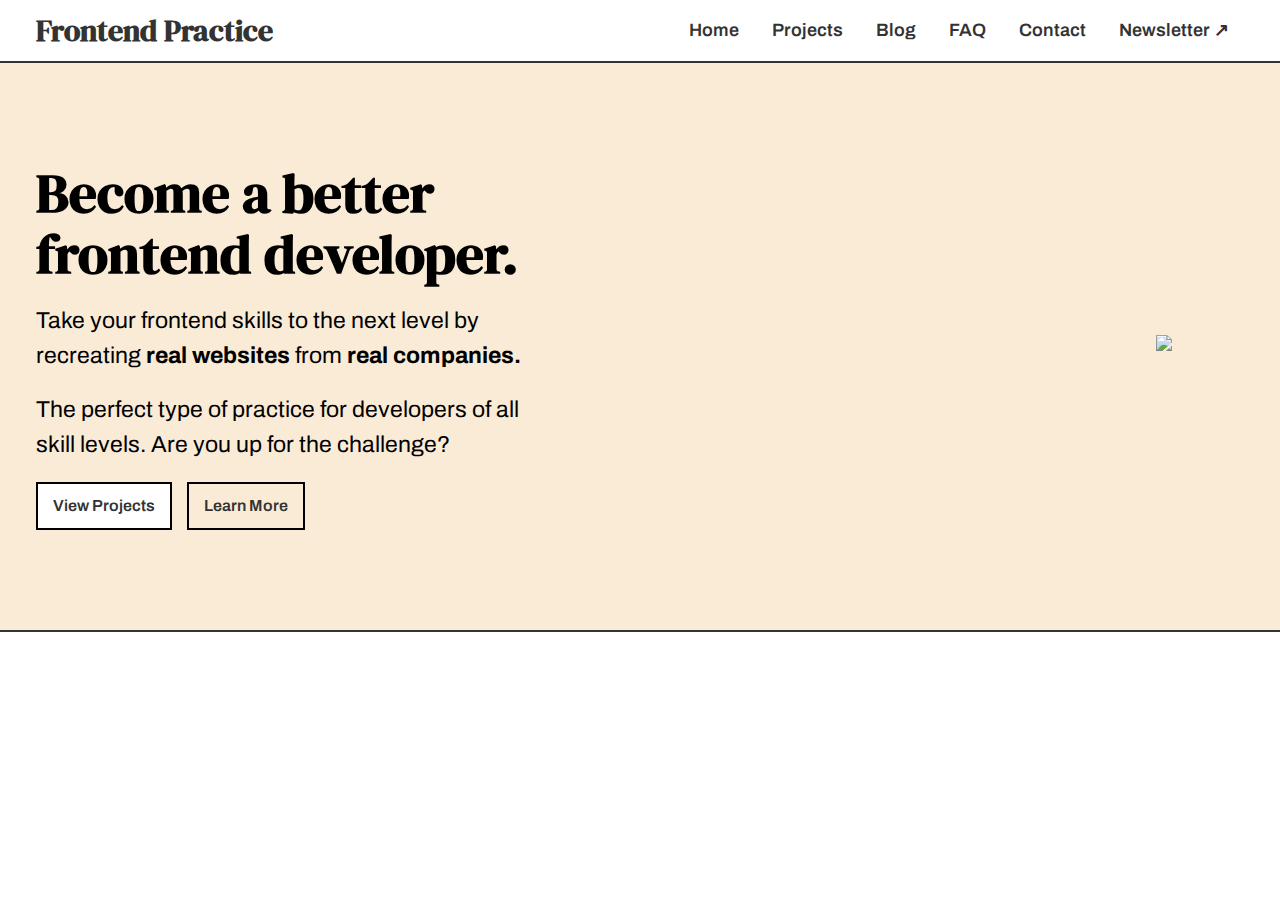
==== index.html @ 1c6911b8 "hero section" ====
<!DOCTYPE html>
<html lang="en">
  <head>
    <meta charset="UTF-8" />
    <meta name="viewport" content="width=device-width, initial-scale=1.0" />
    <title>Frontend Practice</title>
    <link rel="preconnect" href="https://fonts.googleapis.com" />
    <link rel="preconnect" href="https://fonts.gstatic.com" crossorigin />
    <link
      href="https://fonts.googleapis.com/css2?family=Archivo:ital,wght@0,100..900;1,100..900&family=DM+Serif+Display:ital@0;1&display=swap"
      rel="stylesheet"
    />
    <link rel="stylesheet" href="src/styles.css" />
    <script src="src/main.js" defer></script>
  </head>
  <body>
    <!-- Header -->
    <header class="header">
      <a href="#" class="logo">Frontend Practice</a>
      <div class="header-right">
        <a href="">Home</a>
        <a href="">Projects</a>
        <a href="">Blog</a>
        <a href="">FAQ</a>
        <a href="">Contact</a>
        <a href="">Newsletter ↗ </a>
      </div>
      <div class="menu">
        <button class="open-menu">
          <img
            src="https://www.frontendpractice.com/icons/hamburger-menu-50.png"
            alt="open menu"
          />
        </button>
        <button class="close-menu d-none">
          <img
            src="https://www.frontendpractice.com/icons/close-50.png"
            alt="close menu"
          />
        </button>
        <ul class="mobile-menu-items d-none">
          <div class="nav-items">
            <a href="">Home</a>
            <a href="">Projects</a>
            <a href="">Blog</a>
            <a href="">FAQ</a>
            <a href="">Contact</a>
            <a href="">Newsletter ↗ </a>
          </div>
        </ul>
      </div>
    </header>
    <main class="main-body">
      <!-- hero section -->
      <div class="hero-section">
        <div class="hero-left">
          <h2>Become a better frontend developer.</h2>
          <p>
            Take your frontend skills to the next level by recreating
            <strong>real websites</strong> from <strong>real companies.</strong>
          </p>
          <p>
            The perfect type of practice for developers of all skill levels. Are
            you up for the challenge?
          </p>
          <div class="link">
            <a href="" class="primary-link">View Projects</a>
            <a href="" class="secondary-link">Learn More</a>
          </div>
        </div>
        <div class="hero-right">
          <img
            alt="thumbnail"
            loading="lazy"
            width="1200"
            height="975"
            decoding="async"
            data-nimg="1"
            style="color: transparent; max-width: 100%; height: auto"
            srcset="
              https://www.frontendpractice.com/_next/image?url=%2Fproject-collage.png&w=1200&q=100 1x,
              https://www.frontendpractice.com/_next/image?url=%2Fproject-collage.png&w=3840&q=100 2x
            "
            src="https://www.frontendpractice.com/_next/image?url=%2Fproject-collage.png&w=3840&q=100"
          />
        </div>
      </div>
    </main>
  </body>
</html>
---- src/styles.css ----
*,
::before,
::after {
  box-sizing: border-box;
}

body {
  padding: 0;
  margin: 0;
  font-family: "Archivo", sans-serif;
  scroll-behavior: smooth;
  text-rendering: optimizespeed;
  line-height: 1.5;
}

a {
  text-decoration: none;
  color: #333333;
  font-weight: 600;
  transition: color 0.2s ease 0s;
  cursor: pointer;
  &:hover {
    color: #000000;
    text-decoration: underline;
  }
}

button {
  background: transparent;
  outline: none;
  border: 0;
  cursor: pointer;
}

ul,
li {
  list-style: none;
  padding: 0;
  margin: 0;
}

img {
  width: 100%;
}

h1,
h2,
h3,
h4,
h5,
h6 {
  font-family: "DM Serif Display", serif;
}

.primary-link,
.secondary-link {
  border: 2px solid black;
  border-radius: 0px;
  padding: 10px 15px;
  cursor: pointer;
  display: block;
  text-decoration: none;
  width: fit-content;
}

.primary-link {
  background: white;
}
.header {
  padding: 8px 36px;
  display: flex;
  justify-content: space-between;
  align-items: center;
  border-bottom: 2px solid #333;
}

.header .logo {
  font-size: 30px;
  font-family: "DM Serif Display", serif;
}

.header .header-right a {
  font-size: 18px;
  margin: 0 15px;
}

.header .menu {
  display: none;
}
.header .menu {
  display: none;
}

.d-none {
  display: none;
}

.main-body .hero-section {
  padding: 100px 36px;
  background: #faebd7;
  display: flex;
  align-items: center;
  justify-content: space-between;
  border-bottom: 2px solid #333;
}

.main-body .hero-section .hero-left {
  max-width: 600px;
  width: 100%;
}

.main-body .hero-section .hero-left h2 {
  font-size: 55px;
  line-height: 1.1;
  margin: 0;
}

.main-body .hero-section .hero-left p {
  width: 100%;
  max-width: 500px;
  margin: 20px 0px;
  font-size: 23px;
}
.main-body .hero-section .hero-left .link {
  display: flex;
  gap: 15px;
  align-items: center;
}

@keyframes mobileNav {
  from {
    width: 50px;
  }
  to {
    width: 100%;
  }
}

@media screen and (max-width: 768px) {
  .header {
    padding: 8px 18px;
  }
  .header .logo {
    font-size: 25px;
  }
  .header .header-right {
    display: none;
  }
  .header .menu {
    display: block;
  }
  .header .menu .open-menu img,
  .header .menu .close-menu img {
    width: 30px;
    height: 30px;
  }
  .header .menu .close-menu {
    z-index: 11111;
    position: relative;
  }
  .header .menu .close-menu img {
    align-self: flex-end;
  }
  .mobile-menu-items {
    min-height: 100vh;
    position: fixed;
    max-width: 300px;
    width: 100%;
    background: #ffffff;
    top: 0;
    right: 0;
    border-left: 2px solid #333;
    transition: width 0.3s ease-in-out 0s;
    animation-name: mobileNav;
    animation-duration: 0.5s;
  }
  .mobile-menu-items .nav-items {
    display: flex;
    flex-direction: column;
    align-items: start;
    font-size: 24px;
    padding: 25px;
    gap: 15px;
  }
  .mobile-menu-items .nav-items a {
    font-weight: 700;
  }
  .main-body .hero-section {
    padding: 100px 18px;
  }

  .main-body .hero-section .hero-left h2 {
    font-size: 33px;
  }

  .main-body .hero-section .hero-left p {
    margin: 18px 0px;
    font-size: 18px;
  }
  .main-body .hero-section {
    padding: 50px 18px;
  }
}

@media screen and (max-width: 500px) {
  .main-body .hero-section .hero-right {
    display: none;
  }
}
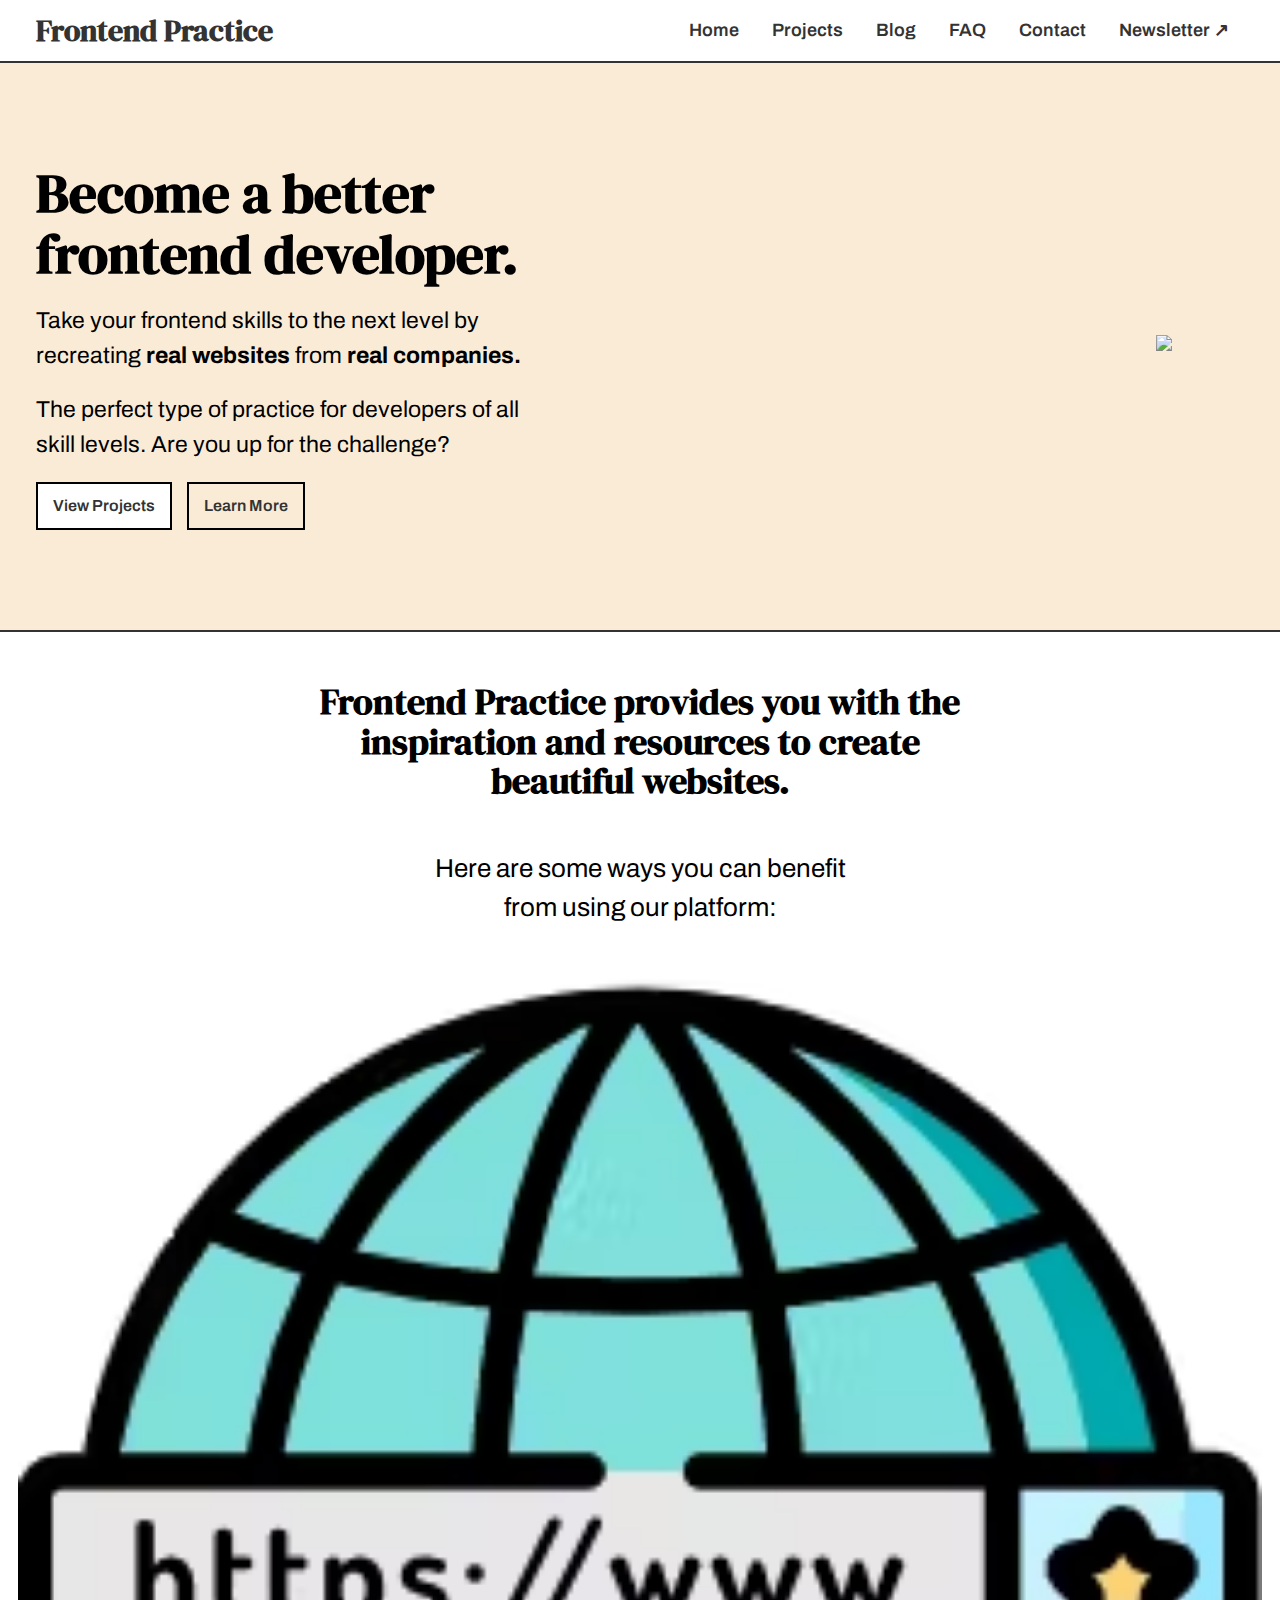
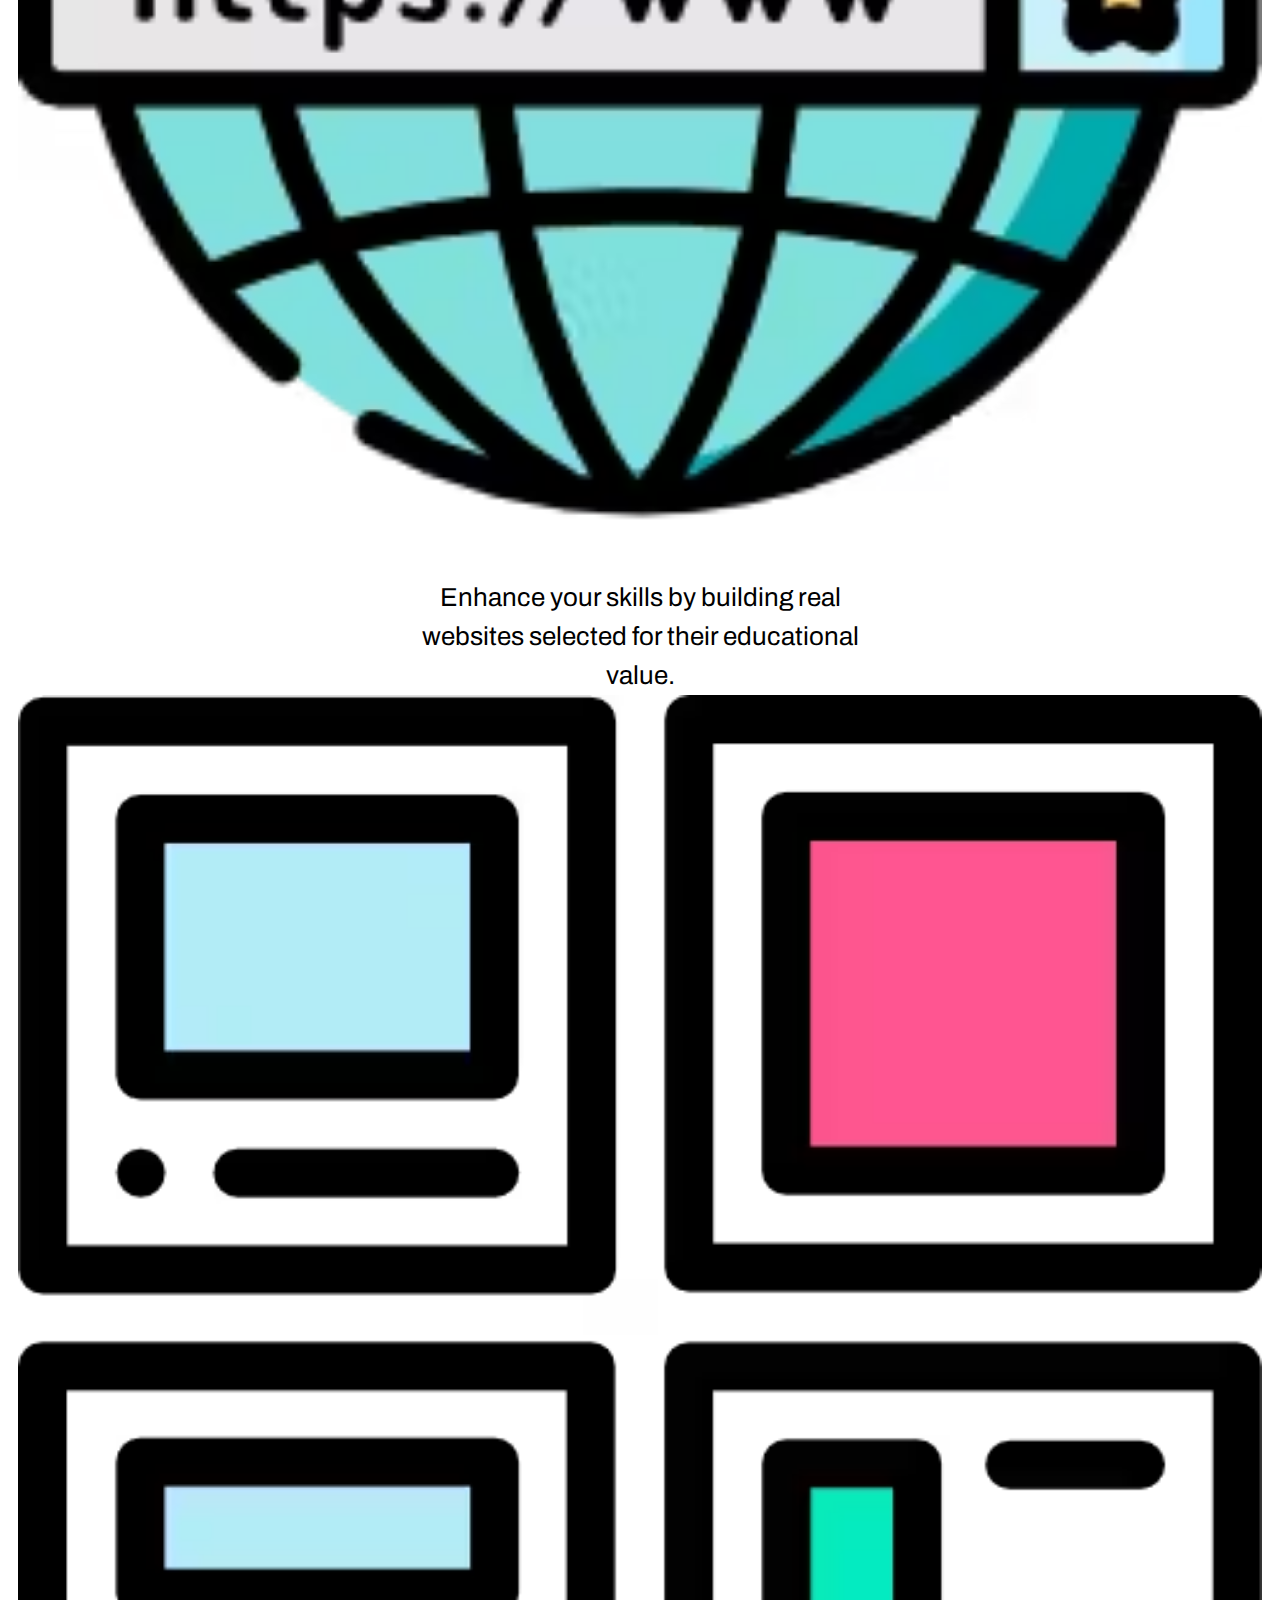
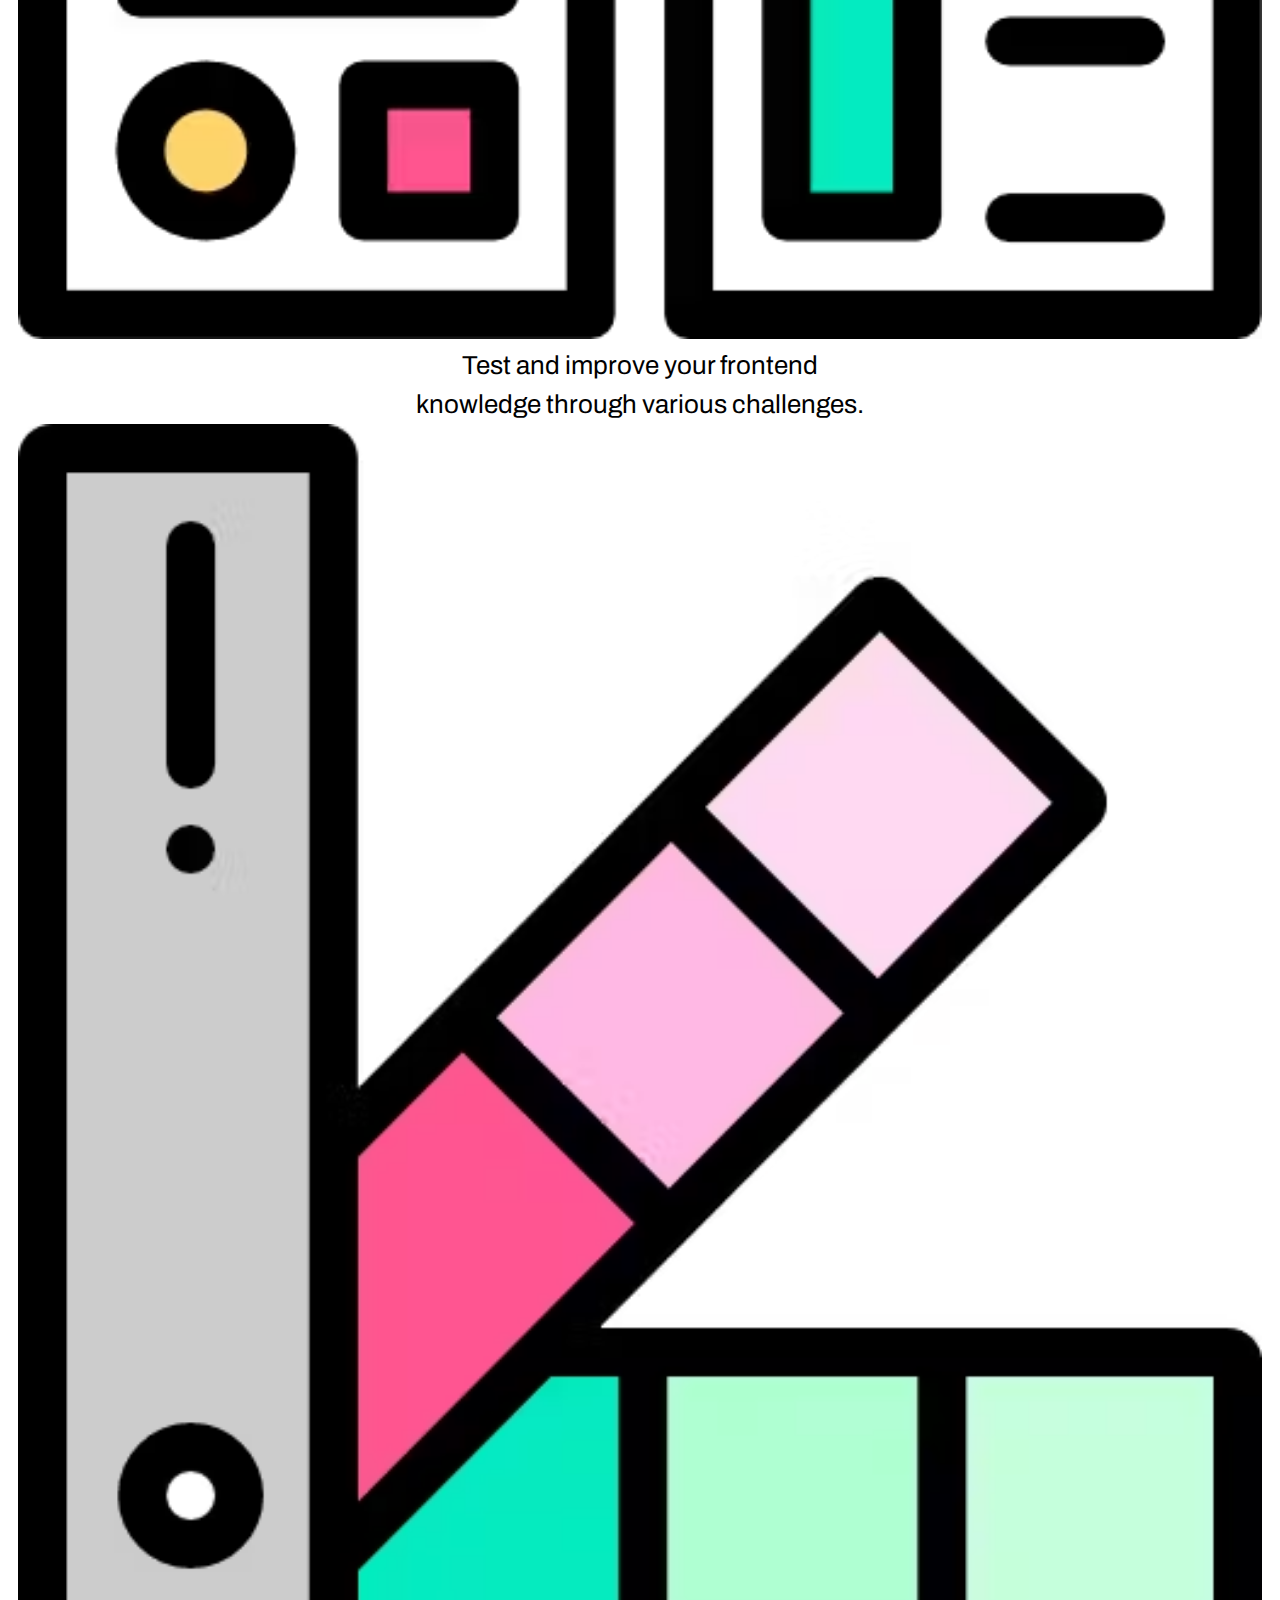
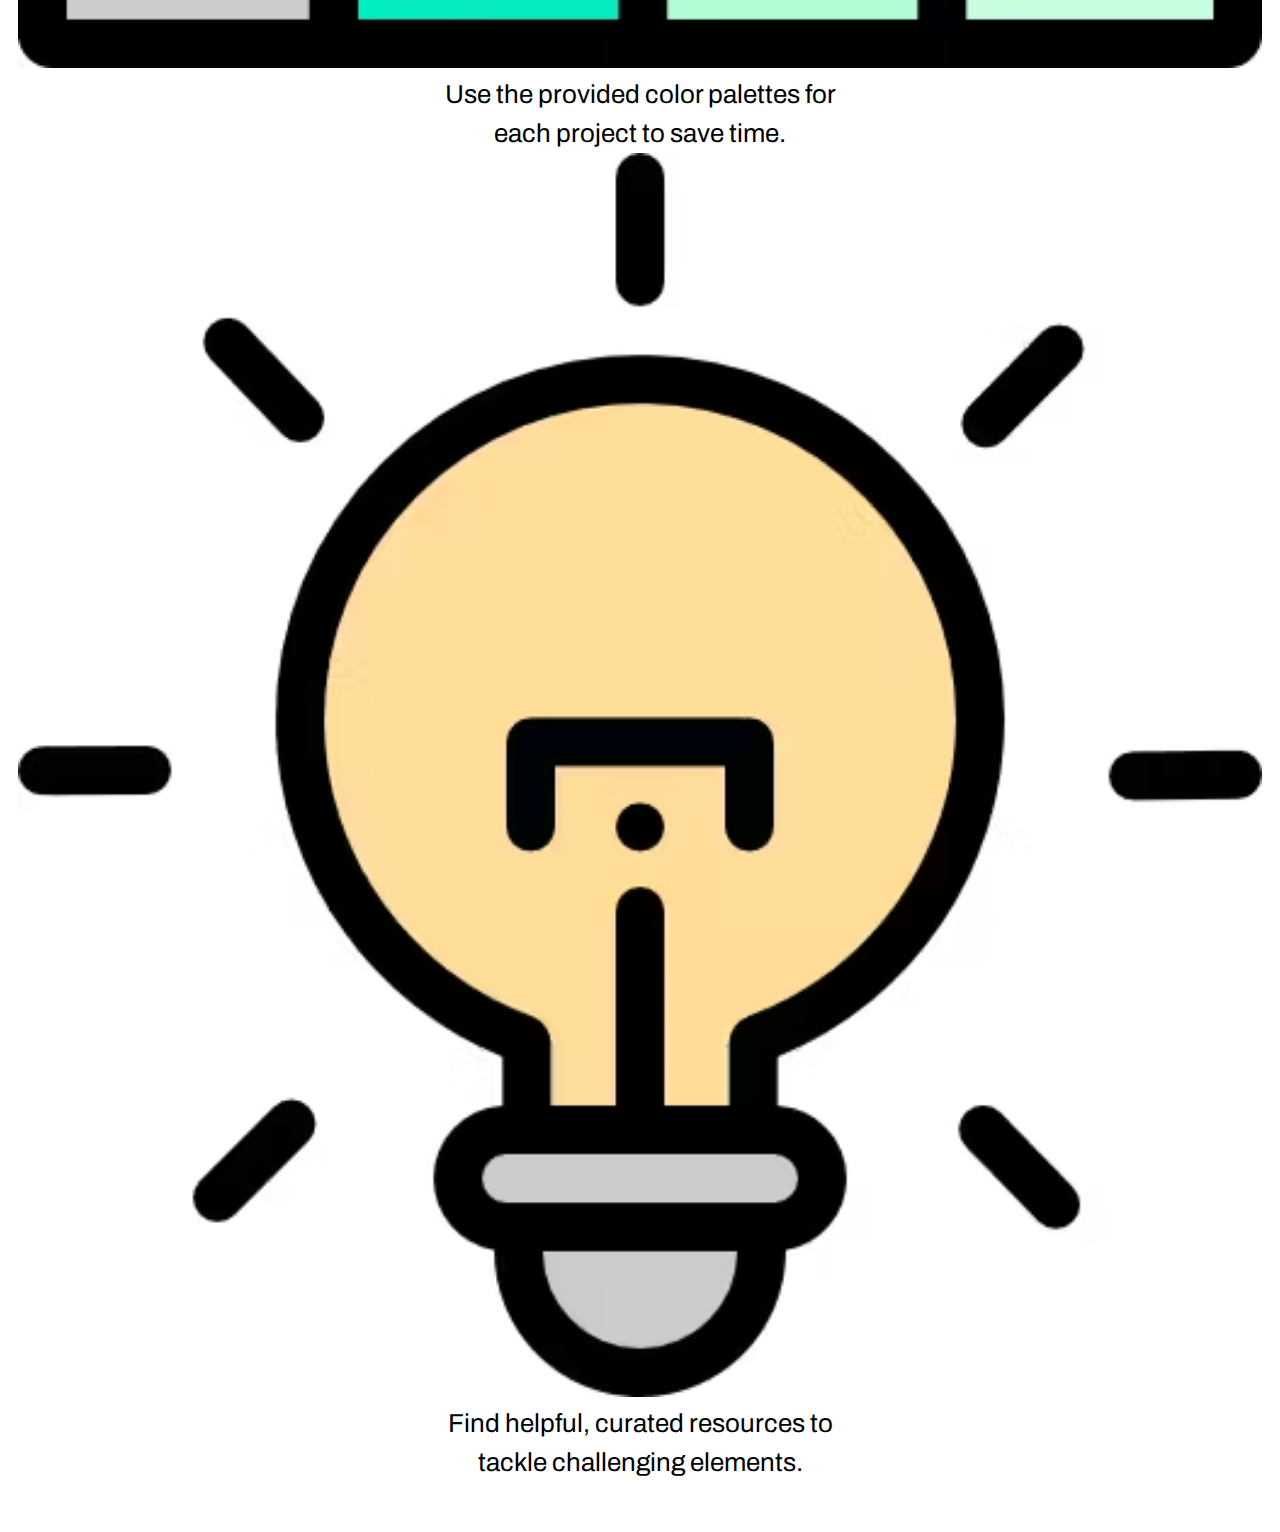
==== commit 05d95933: "features" ====
--- a/index.html
+++ b/index.html
@@ -85,6 +85,43 @@
           />
         </div>
       </div>
+      <div class="learn-section">
+        <h2>
+          Frontend Practice provides you with the inspiration and resources to
+          create beautiful websites.
+        </h2>
+        <p>Here are some ways you can benefit from using our platform:</p>
+        <div class="features-container">
+          <div class="features">
+            <div class="feature-card">
+              <img class="feature-icon" src="public/earth.avif" alt="" />
+              <p>
+                Enhance your skills by building real websites selected for their
+                educational value.
+              </p>
+            </div>
+            <div class="feature-card">
+              <img class="feature-icon" src="public/test.avif" alt="" />
+              <p>
+                Test and improve your frontend knowledge through various
+                challenges.
+              </p>
+            </div>
+            <div class="feature-card">
+              <img class="feature-icon" src="public/use.avif" alt="" />
+              <p>
+                Use the provided color palettes for each project to save time.
+              </p>
+            </div>
+            <div class="feature-card">
+              <img class="feature-icon" src="public/bulb.avif" alt="" />
+              <p>
+                Find helpful, curated resources to tackle challenging elements.
+              </p>
+            </div>
+          </div>
+        </div>
+      </div>
     </main>
   </body>
 </html>
--- a/src/styles.css
+++ b/src/styles.css
@@ -61,6 +61,11 @@
   display: block;
   text-decoration: none;
   width: fit-content;
+  &:hover {
+    background: #000;
+    color: #fff;
+    text-decoration: none;
+  }
 }
 
 .primary-link {
@@ -125,6 +130,25 @@
   display: flex;
   gap: 15px;
   align-items: center;
+}
+
+.main-body .learn-section {
+  padding: 50px 18px;
+}
+
+.main-body .learn-section h2 {
+  font-size: 36px;
+  margin: auto auto 48px;
+  max-width: 650px;
+  text-align: center;
+  line-height: 1.1;
+}
+
+.main-body .learn-section p {
+  font-size: 26px;
+  text-align: center;
+  margin: auto;
+  max-width: 450px;
 }
 
 @keyframes mobileNav {
@@ -200,10 +224,19 @@
   .main-body .hero-section {
     padding: 50px 18px;
   }
+  .main-body .learn-section h2 {
+    font-size: 26px;
+    text-align: center;
+    margin: auto auto 48px;
+    max-width: 650px;
+  }
 }
 
 @media screen and (max-width: 500px) {
   .main-body .hero-section .hero-right {
     display: none;
   }
-}
+  .main-body .learn-section p {
+    font-size: 20px;
+  }
+}
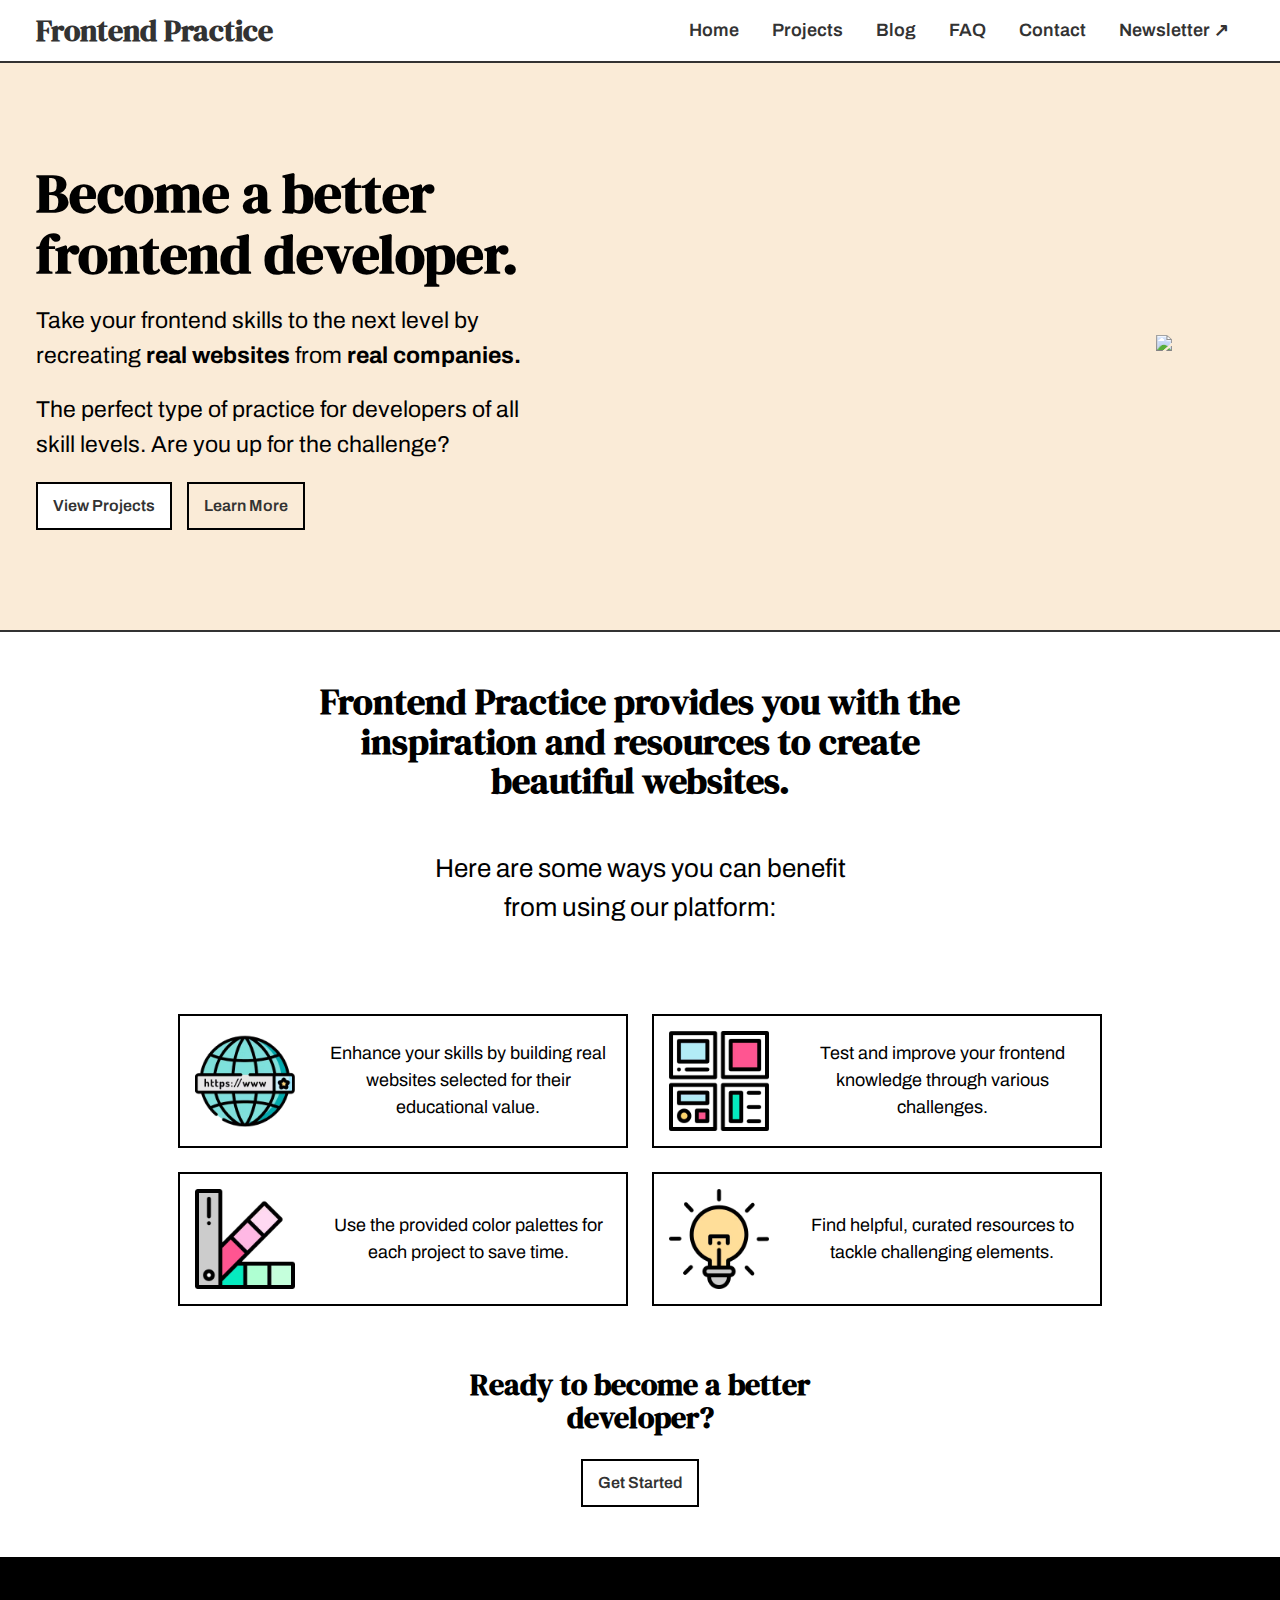
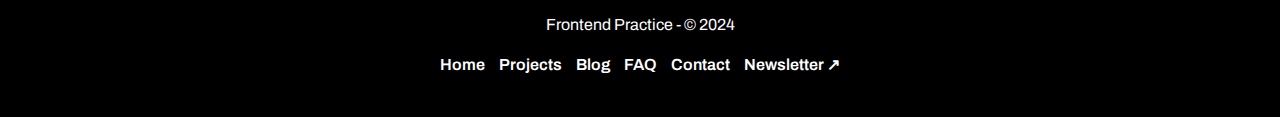
==== commit 3960255b: "footer" ====
--- a/index.html
+++ b/index.html
@@ -121,7 +121,26 @@
             </div>
           </div>
         </div>
+        <div class="ready">
+          <h2>Ready to become a better developer?</h2>
+          <a href="" class="secondary-link">Get Started</a>
+        </div>
       </div>
     </main>
+    <footer class="footer">
+      <div class="footer-section">
+        <div>
+          <p>Frontend Practice - © 2024</p>
+        </div>
+        <div class="footer-nav-links">
+          <a href="">Home</a>
+          <a href="">Projects</a>
+          <a href="">Blog</a>
+          <a href="">FAQ</a>
+          <a href="">Contact</a>
+          <a href="">Newsletter ↗ </a>
+        </div>
+      </div>
+    </footer>
   </body>
 </html>
--- a/src/styles.css
+++ b/src/styles.css
@@ -151,6 +151,75 @@
   max-width: 450px;
 }
 
+.main-body .learn-section .features-container {
+  margin: 75px auto 50px;
+}
+
+.main-body .learn-section .features-container .features {
+  margin: auto;
+  display: flex;
+  flex-wrap: wrap;
+  justify-content: center;
+}
+
+.features-container .features .feature-card {
+  display: flex;
+  justify-content: space-between;
+  align-items: center;
+  padding: 15px;
+  background: white;
+  max-width: 450px;
+  border: 2px solid black;
+  margin: 12px;
+}
+
+.features-container .features .feature-card img {
+  max-width: 100px;
+  margin-right: 30px;
+}
+
+.features-container .features .feature-card p {
+  max-width: 300px;
+  font-size: 18px;
+  margin: 0px auto;
+  text-align: center;
+}
+
+.main-body .learn-section .ready h2 {
+  max-width: 400px;
+  font-size: 30px;
+  margin-bottom: 25px;
+}
+
+.main-body .learn-section .ready a {
+  margin: 0 auto;
+}
+
+.footer {
+  color: white;
+  background: black;
+  padding: 40px 20px;
+}
+
+.footer a {
+  color: #fff;
+}
+
+.footer .footer-section {
+  display: flex;
+  flex-direction: column;
+  align-items: center;
+  justify-content: center;
+}
+
+.footer .footer-section .footer-nav-links {
+  display: flex;
+  flex-wrap: wrap;
+  justify-content: space-between;
+  width: calc(100% - 10px);
+  max-width: 400px;
+}
+
 @keyframes mobileNav {
   from {
     width: 50px;
@@ -239,4 +308,18 @@
   .main-body .learn-section p {
     font-size: 20px;
   }
-}
+  .features-container .features .feature-card {
+    flex-direction: column;
+    justify-content: center;
+  }
+  .features-container .features .feature-card img {
+    margin-bottom: 12px;
+    max-width: 75px;
+  }
+  .footer .footer-section {
+    align-items: start;
+  }
+  .footer .footer-section .footer-nav-links {
+    flex-direction: column;
+  }
+}
